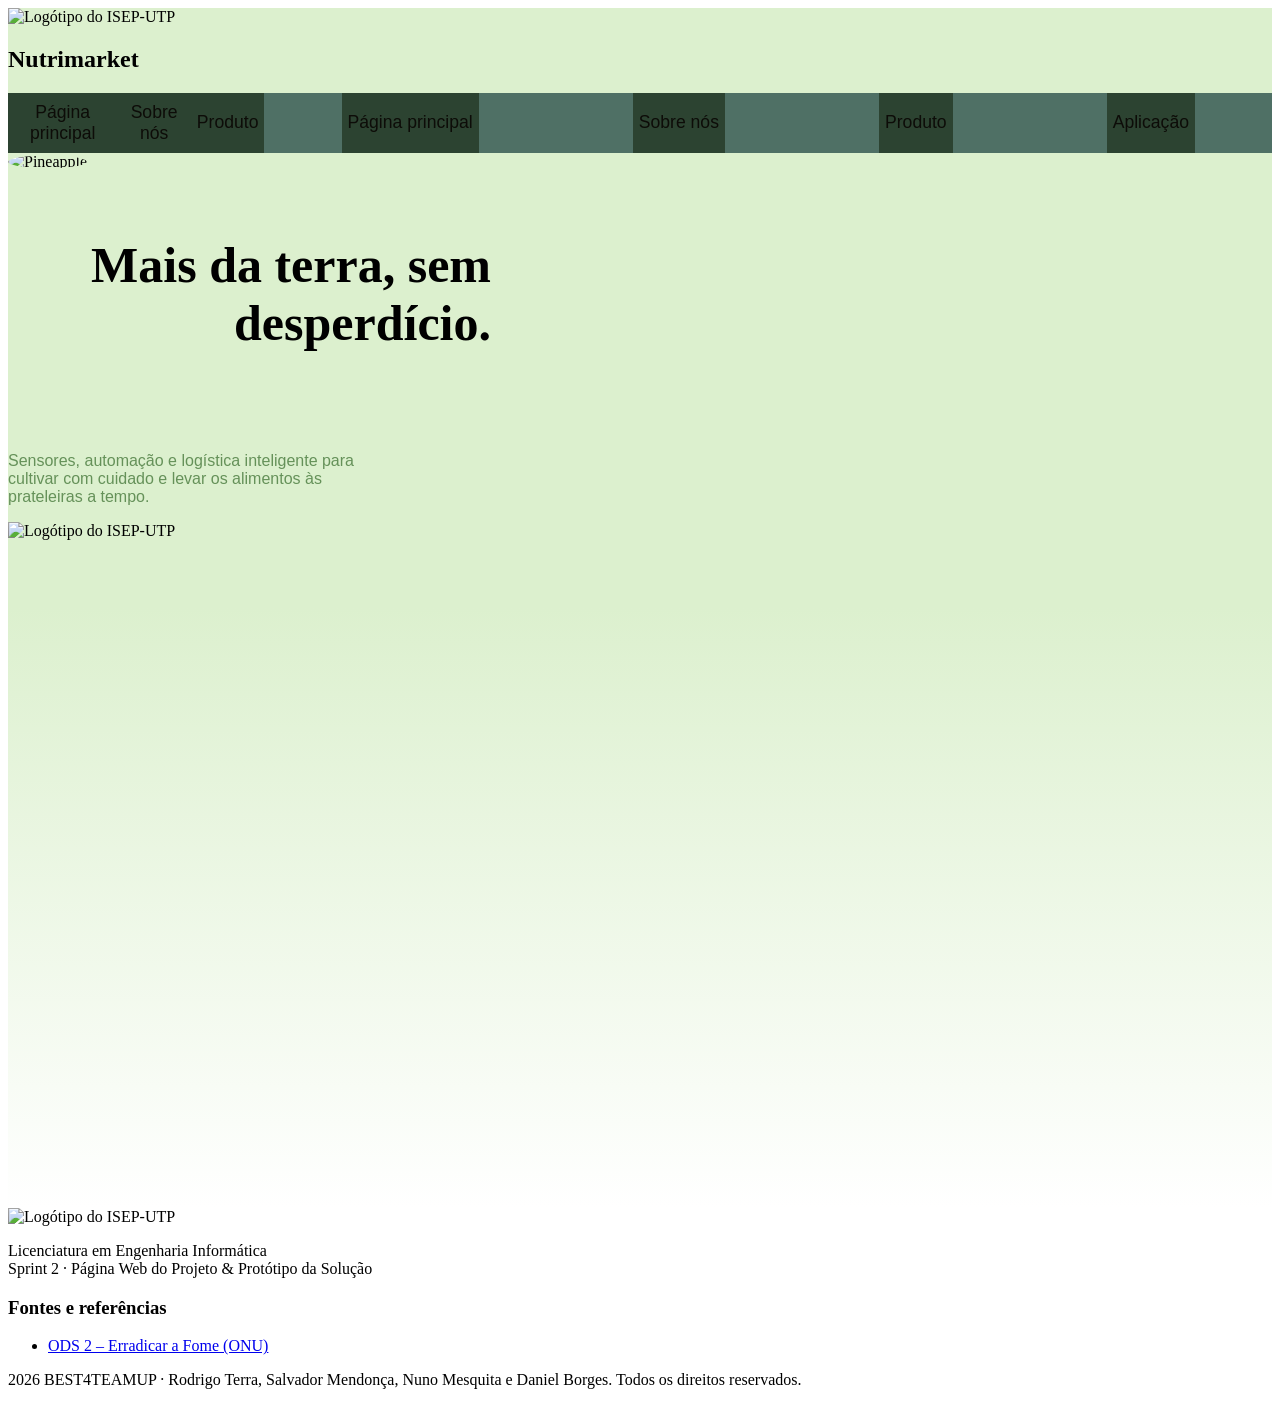
==== index.html @ ab4d073b "Update index.html" ====
<!doctype html>
<html lang="pt">
  <head>
    <meta charset="UTF-8" />
    <meta name="viewport" content="width=device-width, initial-scale=1.0" />
    <title>Nutrimarket</title>
    <link rel="stylesheet" href="styles.css" />
  </head>

  <body>
    <div id="grad1">
       <img class="logo-isep" src="https://www.isep.ipp.pt/img/logo_20261007.png" alt="Logótipo do ISEP-UTP" height="44" />
      <header>
        <h2>Nutrimarket</h2>
      </header>
      <div class="navigation-bar">
        <a href="index.html"><button type="button">Página principal</button></a>
        <a href="about.html"><button type="button">Sobre nós</button></a>
        <a href="products.html"><button type="button">Produto</button></a>
                <div class="navigation-bar">
          <a href="index.html"><button type="button">Página principal</button></a>
          <a href="about.html"><button type="button">Sobre nós</button></a>
          <a href="products.html"><button type="button">Produto</button></a>
          <a href="prototipo.html"><button type="button">Aplicação</button></a>   <!-- NOVA -->
        </div>
      </div>

      <img
        id="img1"
        src="https://www.rivieraproduce.com/wp-content/uploads/2021/12/BIFULCO-FARM-1-768x327.jpg"
        alt="Pineapple"
        width="300"
        height="300"
      />
      <h1>
        <p>
          Mais da terra, sem<br />
          desperdício.
        </p>
      </h1>
      <p class="p1">
        Sensores, automação e logística inteligente para<br />
        cultivar com cuidado e levar os alimentos às<br />
        prateleiras a tempo.
      </p>
       <img class="logo-isep" src="https://www.isep.ipp.pt/img/logo_20261007.png" alt="Logótipo do ISEP-UTP" height="44" />
    </div>
  </body>
  <footer class="site-footer">
        <div class="footer-cols">
          <div>
            <img class="logo-isep" src="https://www.isep.ipp.pt/img/logo_20261007.png" alt="Logótipo do ISEP-UTP" height="36" />
            <p>Licenciatura em Engenharia Informática<br />Sprint 2 · Página Web do Projeto &amp; Protótipo da Solução</p>
          </div>
          <div>
            <h3>Fontes e referências</h3>
            <ul class="links">
              <li><a href="https://www.un.org/sustainabledevelopment/hunger/" target="_blank" rel="noopener">ODS 2 – Erradicar a Fome (ONU)</a></li>
            </ul>
          </div>
        </div>
        <p class="copy"> 2026 BEST4TEAMUP · Rodrigo Terra, Salvador Mendonça, Nuno Mesquita e Daniel Borges. Todos os direitos reservados.</p>
</html>
---- styles.css ----
#grad1 {
    min-height: 1200px;
    background-color: red;
    background-image: linear-gradient(
        to bottom,
        #DCF0CE 50%,
        #ffffff 100%
    );
}
#img1 {
  clip-path: ellipse(50% 35%);
}

.navigation-bar {
    display: flex;
    position: sticky;
    top: 0;
    justify-content: space-around;
    background-color: #4F7065;
    width: 100%;
    height: 60px;
    z-index: 1;
}

button {
    height: 50px;
    width: 100%;
    cursor: pointer;
    height: 100%;                           
    border: none;                             
    color:#0d0c08;
    background-color: #2c4331;                           
    font-size: 1.1rem; 
}

h1 {
  font-size: 50px;
    text-align: right;
    display: inline-block;
    vertical-align: top;
}

.p1 {
    font-family: Arial, Helvetica, sans-serif;
    color: #659159;
    font-size: 16px;
}
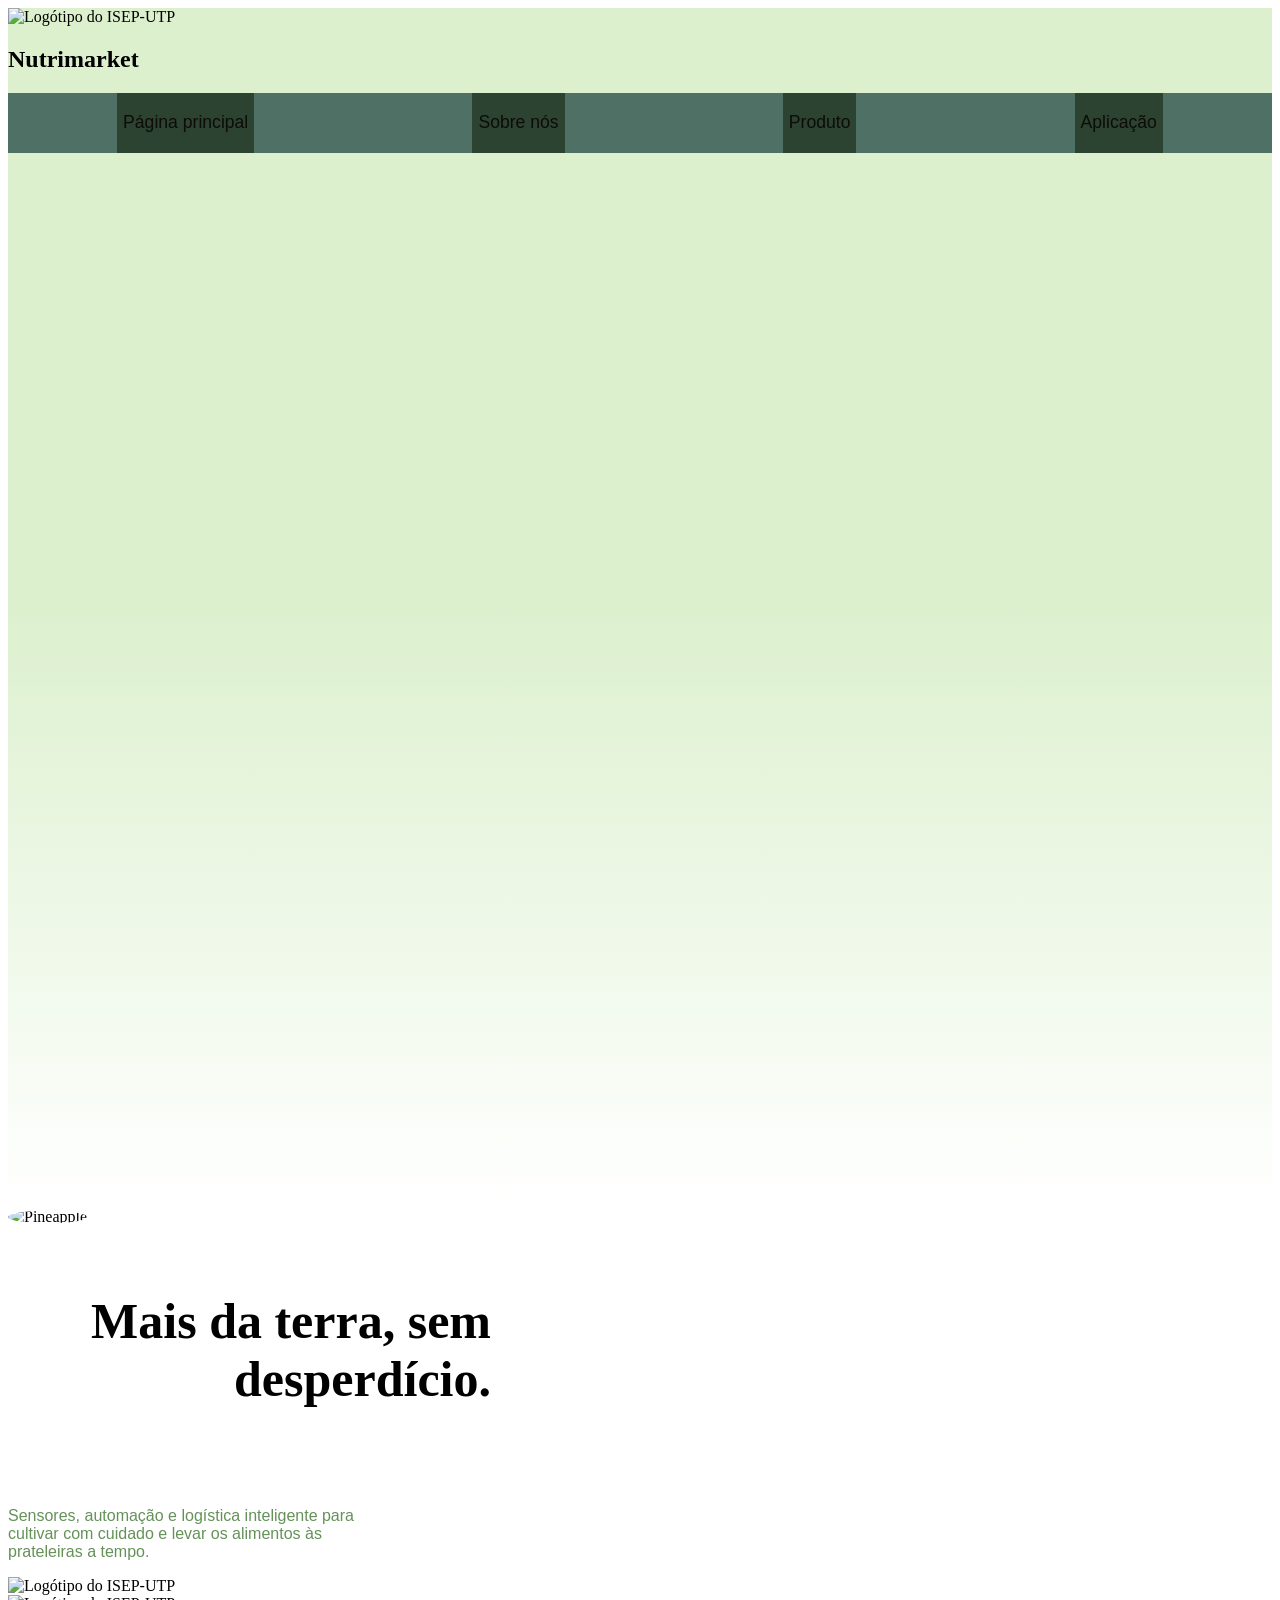
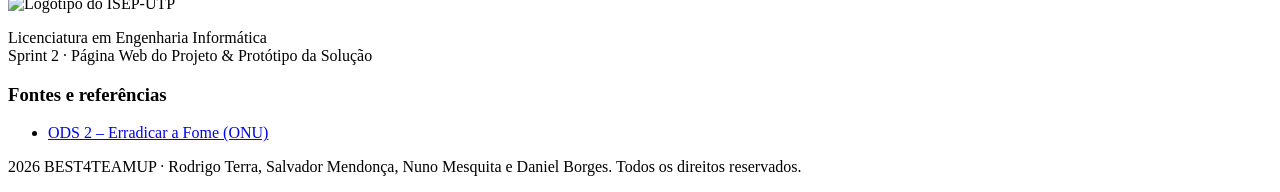
==== commit 56a3dd14: "Remove duplicate navigation links in index.html" ====
--- a/index.html
+++ b/index.html
@@ -17,11 +17,8 @@
         <a href="index.html"><button type="button">Página principal</button></a>
         <a href="about.html"><button type="button">Sobre nós</button></a>
         <a href="products.html"><button type="button">Produto</button></a>
-                <div class="navigation-bar">
-          <a href="index.html"><button type="button">Página principal</button></a>
-          <a href="about.html"><button type="button">Sobre nós</button></a>
-          <a href="products.html"><button type="button">Produto</button></a>
-          <a href="prototipo.html"><button type="button">Aplicação</button></a>   <!-- NOVA -->
+         <a href="prototipo.html"><button type="button">Aplicação</button></a>
+            
         </div>
       </div>
 
--- a/styles.css
+++ b/styles.css
@@ -45,3 +45,15 @@
     color: #659159;
     font-size: 16px;
 }
+.btn-app {
+    display: inline-block;
+    margin: 8px 0 16px;
+    padding: 12px 24px;
+    border-radius: 8px;
+    background: #1f5f2c;
+    color: #ffffff;
+    font-weight: 700;
+    text-decoration: none;
+}
+.btn-app:hover { background: #2f7d32; }
+.btn-app:focus-visible { outline: 3px solid #1f5f2c; outline-offset: 3px; }
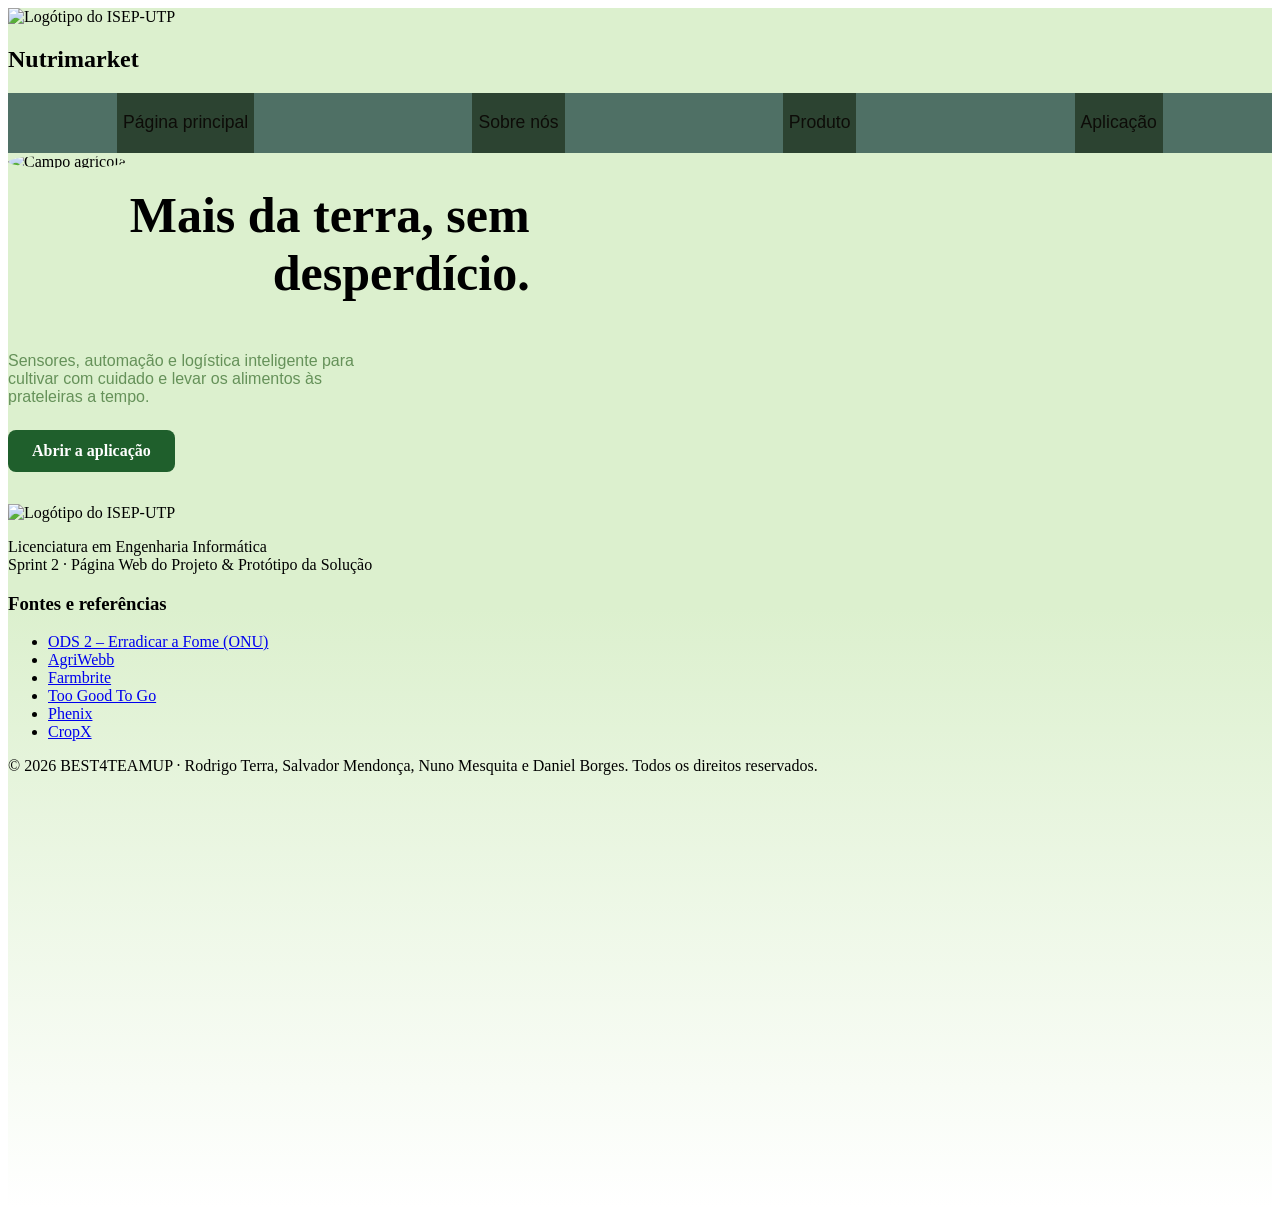
==== commit 053209dd: "Update logo and footer in index.html" ====
--- a/index.html
+++ b/index.html
@@ -5,56 +5,60 @@
     <meta name="viewport" content="width=device-width, initial-scale=1.0" />
     <title>Nutrimarket</title>
     <link rel="stylesheet" href="styles.css" />
+    <link rel="stylesheet" href="pages.css" />
   </head>
 
   <body>
     <div id="grad1">
-       <img class="logo-isep" src="https://www.isep.ipp.pt/img/logo_20261007.png" alt="Logótipo do ISEP-UTP" height="44" />
       <header>
+        <img class="logo-isep" src="img/logo-isep-utp.svg" alt="Logótipo do ISEP-UTP" height="44" />
         <h2>Nutrimarket</h2>
       </header>
       <div class="navigation-bar">
         <a href="index.html"><button type="button">Página principal</button></a>
         <a href="about.html"><button type="button">Sobre nós</button></a>
         <a href="products.html"><button type="button">Produto</button></a>
-         <a href="prototipo.html"><button type="button">Aplicação</button></a>
-            
-        </div>
+        <a href="prototipo.html"><button type="button">Aplicação</button></a>
       </div>
 
       <img
         id="img1"
         src="https://www.rivieraproduce.com/wp-content/uploads/2021/12/BIFULCO-FARM-1-768x327.jpg"
-        alt="Pineapple"
+        alt="Campo agrícola"
         width="300"
         height="300"
       />
       <h1>
-        <p>
-          Mais da terra, sem<br />
-          desperdício.
-        </p>
+        Mais da terra, sem<br />
+        desperdício.
       </h1>
       <p class="p1">
         Sensores, automação e logística inteligente para<br />
         cultivar com cuidado e levar os alimentos às<br />
         prateleiras a tempo.
       </p>
-       <img class="logo-isep" src="https://www.isep.ipp.pt/img/logo_20261007.png" alt="Logótipo do ISEP-UTP" height="44" />
-    </div>
-  </body>
-  <footer class="site-footer">
+      <p><a class="btn-app" href="prototipo.html">Abrir a aplicação</a></p>
+
+      <footer class="site-footer">
         <div class="footer-cols">
           <div>
-            <img class="logo-isep" src="https://www.isep.ipp.pt/img/logo_20261007.png" alt="Logótipo do ISEP-UTP" height="36" />
+            <img class="logo-isep" src="img/logo-isep-utp.svg" alt="Logótipo do ISEP-UTP" height="36" />
             <p>Licenciatura em Engenharia Informática<br />Sprint 2 · Página Web do Projeto &amp; Protótipo da Solução</p>
           </div>
           <div>
             <h3>Fontes e referências</h3>
             <ul class="links">
               <li><a href="https://www.un.org/sustainabledevelopment/hunger/" target="_blank" rel="noopener">ODS 2 – Erradicar a Fome (ONU)</a></li>
+              <li><a href="https://www.agriwebb.com" target="_blank" rel="noopener">AgriWebb</a></li>
+              <li><a href="https://www.farmbrite.com" target="_blank" rel="noopener">Farmbrite</a></li>
+              <li><a href="https://www.toogoodtogo.com" target="_blank" rel="noopener">Too Good To Go</a></li>
+              <li><a href="https://www.wearephenix.com" target="_blank" rel="noopener">Phenix</a></li>
+              <li><a href="https://cropx.com" target="_blank" rel="noopener">CropX</a></li>
             </ul>
           </div>
         </div>
-        <p class="copy"> 2026 BEST4TEAMUP · Rodrigo Terra, Salvador Mendonça, Nuno Mesquita e Daniel Borges. Todos os direitos reservados.</p>
+        <p class="copy">&copy; 2026 BEST4TEAMUP · Rodrigo Terra, Salvador Mendonça, Nuno Mesquita e Daniel Borges. Todos os direitos reservados.</p>
+      </footer>
+    </div>
+  </body>
 </html>
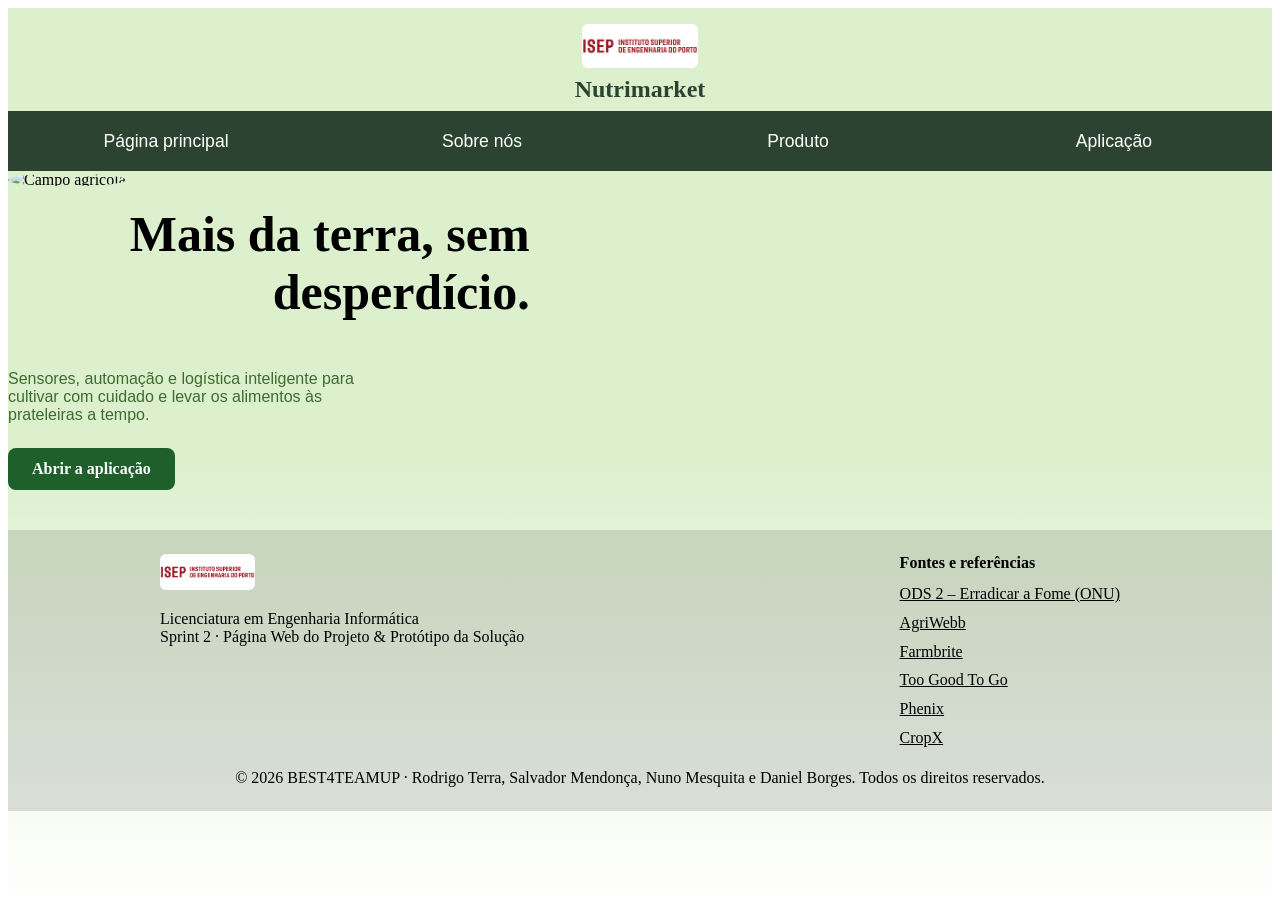
==== commit f2f27711: "corrigi as imagens outra vez" ====
--- a/index.html
+++ b/index.html
@@ -11,7 +11,7 @@
   <body>
     <div id="grad1">
       <header>
-        <img class="logo-isep" src="img/logo-isep-utp.svg" alt="Logótipo do ISEP-UTP" height="44" />
+        <img class="logo-isep" src="i3_logo_isep_2023.png" alt="Logótipo do ISEP-UTP" height="44" />
         <h2>Nutrimarket</h2>
       </header>
       <div class="navigation-bar">
@@ -42,7 +42,7 @@
       <footer class="site-footer">
         <div class="footer-cols">
           <div>
-            <img class="logo-isep" src="img/logo-isep-utp.svg" alt="Logótipo do ISEP-UTP" height="36" />
+            <img class="logo-isep" src="i3_logo_isep_2023.png" alt="Logótipo do ISEP-UTP" height="36" />
             <p>Licenciatura em Engenharia Informática<br />Sprint 2 · Página Web do Projeto &amp; Protótipo da Solução</p>
           </div>
           <div>
--- a/styles.css
+++ b/styles.css
@@ -1,6 +1,6 @@
 #grad1 {
-    min-height: 1200px;
-    background-color: red;
+    min-height: 100vh;
+    background-color: #DCF0CE;
     background-image: linear-gradient(
         to bottom,
         #DCF0CE 50%,
@@ -22,15 +22,28 @@
     z-index: 1;
 }
 
+.navigation-bar a {
+    flex: 1;
+    text-decoration: none;
+}
+
 button {
-    height: 50px;
     width: 100%;
+    height: 100%;
     cursor: pointer;
-    height: 100%;                           
-    border: none;                             
-    color:#0d0c08;
-    background-color: #2c4331;                           
-    font-size: 1.1rem; 
+    border: none;
+    color: #ffffff;
+    background-color: #2c4331;
+    font-size: 1.1rem;
+}
+
+button:hover {
+    background-color: #1f3324;
+}
+
+button:focus-visible {
+    outline: 3px solid #ffffff;
+    outline-offset: -3px;
 }
 
 h1 {
@@ -42,7 +55,7 @@
 
 .p1 {
     font-family: Arial, Helvetica, sans-serif;
-    color: #659159;
+    color: #3d6b32;
     font-size: 16px;
 }
 .btn-app {
--- a/pages.css
+++ b/pages.css
@@ -0,0 +1,43 @@
+
+header { padding: 16px 20px 8px; text-align: center; }
+header h2 { margin: 0; color: #2c4331; }
+.logo-isep { background: #ffffff; border-radius: 6px; }
+header .logo-isep { display: block; margin: 0 auto 8px; }
+
+.page { max-width: 960px; margin: 0 auto; padding: 24px 20px 40px; }
+.block { margin-bottom: 40px; }
+.page-title { display: block; text-align: left; font-size: 2.2rem; line-height: 1.2; margin: 0 0 16px; }
+.block h2 { margin: 0 0 12px; }
+.block p, .list { line-height: 1.65; max-width: 70ch; }
+.list { padding-left: 22px; }
+.list li { margin-bottom: 10px; }
+
+.cards { display: grid; grid-template-columns: repeat(auto-fit, minmax(220px, 1fr)); gap: 16px; margin-top: 16px; }
+.card { background: rgba(255, 255, 255, 0.85); color: #1d2b1f; border-radius: 10px; padding: 16px 18px; }
+.card h3 { margin: 0 0 8px; font-size: 1.05rem; }
+.card p { margin: 0; line-height: 1.55; }
+.card a, .site-footer a { color: inherit; text-decoration: underline; }
+.person { text-align: center; }
+.avatar { display: inline-flex; width: 52px; height: 52px; border-radius: 50%; align-items: center; justify-content: center; background: #2f7d32; color: #ffffff; font-weight: 700; margin-bottom: 8px; }
+
+.site-footer { background: rgba(0, 0, 0, 0.12); text-align: left; padding: 24px 20px; margin-top: 24px; }
+.footer-cols { max-width: 960px; margin: 0 auto; display: flex; flex-wrap: wrap; gap: 24px; justify-content: space-between; }
+.footer-cols h3 { margin: 0 0 8px; font-size: 1rem; }
+.links { list-style: none; padding: 0; margin: 0; line-height: 1.8; }
+.copy { max-width: 960px; margin: 16px auto 0; text-align: center; }
+
+
+.mockup { background: #ffffff; color: #1d2b1f; border-radius: 10px; overflow: hidden; max-width: 760px; }
+.mock-bar { background: #2f7d32; color: #ffffff; padding: 8px 12px; font-size: 0.9rem; }
+.mock-bar span { display: inline-block; width: 9px; height: 9px; border-radius: 50%; background: rgba(255, 255, 255, 0.6); margin-right: 5px; }
+.mock-grid { display: grid; grid-template-columns: repeat(auto-fit, minmax(160px, 1fr)); gap: 12px; padding: 14px; }
+.mock-tile { border: 1px solid #d5e3d6; border-radius: 8px; padding: 10px; }
+.mock-tile small { display: block; color: #4d6150; }
+.mock-tile strong { display: block; margin: 4px 0 8px; }
+.meter { height: 6px; background: #e3ede4; border-radius: 3px; }
+.meter i { display: block; height: 100%; background: #2f7d32; border-radius: 3px; }
+.meter.warn i { background: #c77700; }
+.mock-table { width: calc(100% - 28px); margin: 0 14px 14px; border-collapse: collapse; font-size: 0.9rem; }
+.mock-table th, .mock-table td { text-align: left; padding: 6px 8px; border-bottom: 1px solid #e3ede4; }
+
+@media (max-width: 600px) { .page-title { font-size: 1.7rem; } }
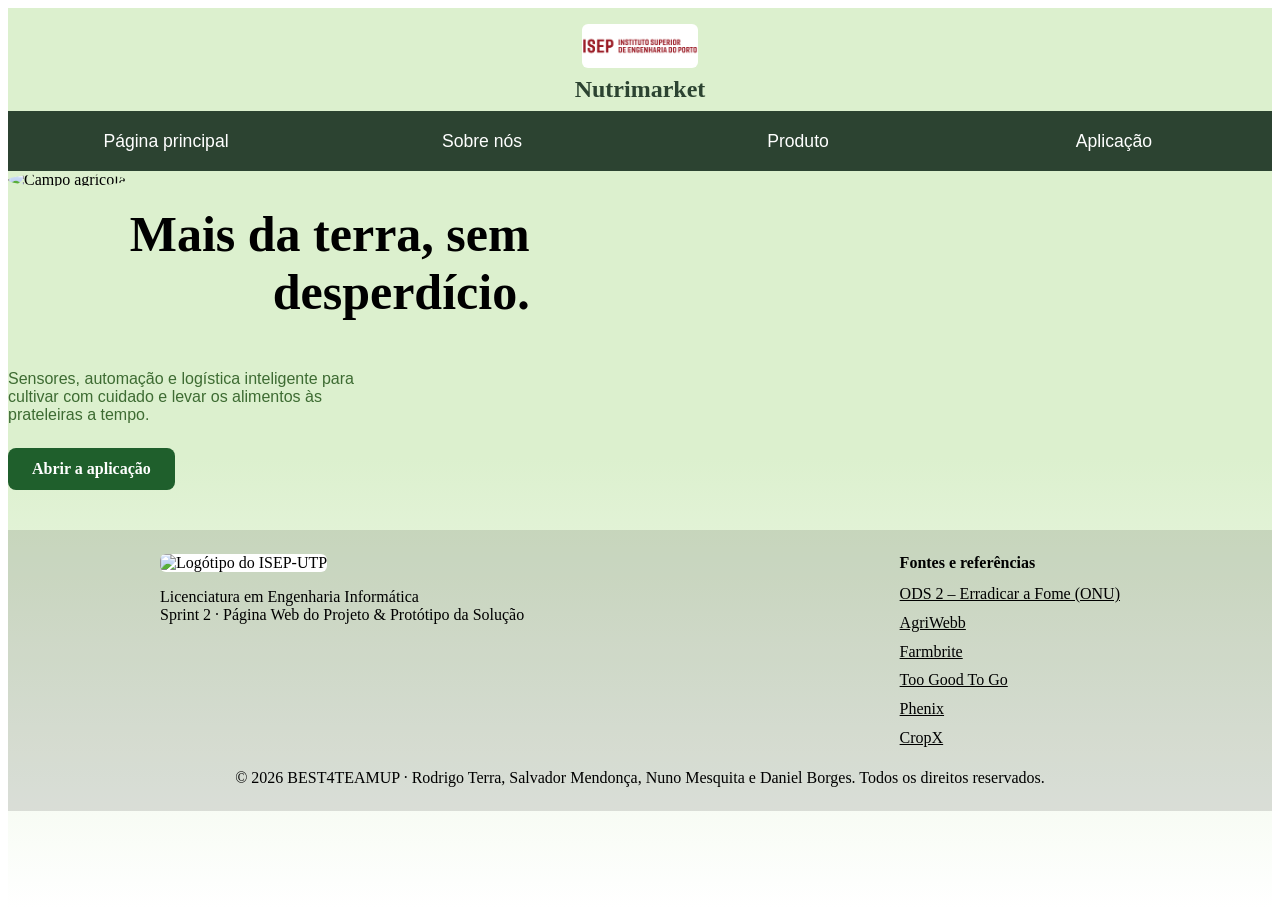
==== commit ea56addb: "Update index.html" ====
--- a/index.html
+++ b/index.html
@@ -42,7 +42,7 @@
       <footer class="site-footer">
         <div class="footer-cols">
           <div>
-            <img class="logo-isep" src="i3_logo_isep_2023.png" alt="Logótipo do ISEP-UTP" height="36" />
+            <img class="logo-isep" src="img/logo-isep-utp.svg" alt="Logótipo do ISEP-UTP" height="36" />
             <p>Licenciatura em Engenharia Informática<br />Sprint 2 · Página Web do Projeto &amp; Protótipo da Solução</p>
           </div>
           <div>
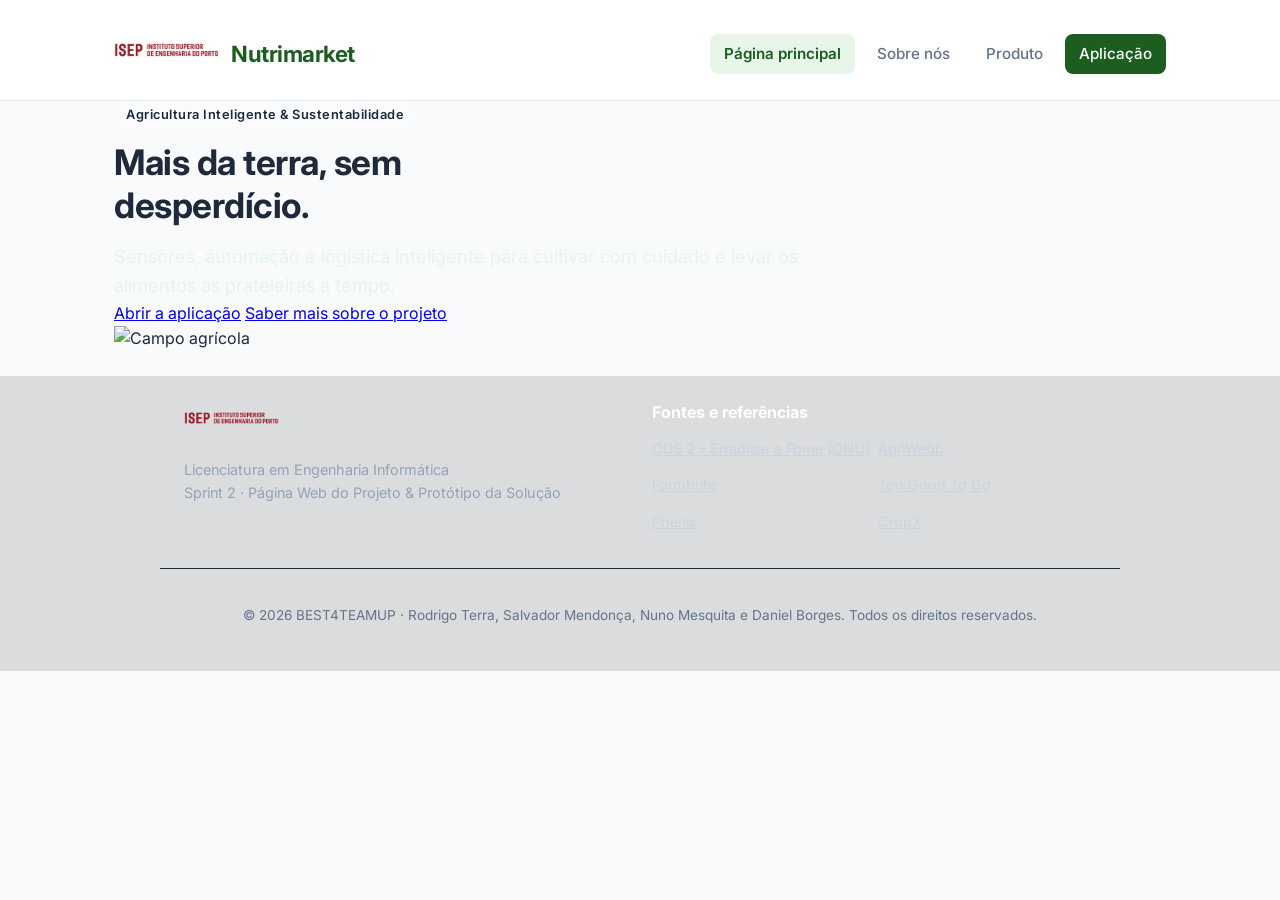
==== commit 5e40fb7c: "Update index.html with new header and footer structure" ====
--- a/index.html
+++ b/index.html
@@ -3,49 +3,83 @@
   <head>
     <meta charset="UTF-8" />
     <meta name="viewport" content="width=device-width, initial-scale=1.0" />
-    <title>Nutrimarket</title>
+    <title>Nutrimarket - Página Principal</title>
+    <!-- Fonte moderna do Google Fonts -->
+    <link rel="preconnect" href="https://fonts.googleapis.com" />
+    <link rel="preconnect" href="https://fonts.gstatic.com" crossorigin />
+    <link
+      href="https://fonts.googleapis.com/css2?family=Inter:wght@400;500;600;700&display=swap"
+      rel="stylesheet"
+    />
     <link rel="stylesheet" href="styles.css" />
     <link rel="stylesheet" href="pages.css" />
   </head>
 
   <body>
     <div id="grad1">
-      <header>
-        <img class="logo-isep" src="i3_logo_isep_2023.png" alt="Logótipo do ISEP-UTP" height="44" />
-        <h2>Nutrimarket</h2>
+      <header class="site-header">
+        <div class="header-container">
+          <div class="brand">
+            <img
+              class="logo-isep"
+              src="i3_logo_isep_2023.png"
+              alt="Logótipo do ISEP-UTP"
+              height="40"
+            />
+            <span class="brand-name">Nutrimarket</span>
+          </div>
+
+          <nav class="navigation-bar" aria-label="Navegação principal">
+            <a href="index.html" class="nav-link active">Página principal</a>
+            <a href="about.html" class="nav-link">Sobre nós</a>
+            <a href="products.html" class="nav-link">Produto</a>
+            <a href="prototipo.html" class="nav-link btn-highlight">Aplicação</a>
+          </nav>
+        </div>
       </header>
-      <div class="navigation-bar">
-        <a href="index.html"><button type="button">Página principal</button></a>
-        <a href="about.html"><button type="button">Sobre nós</button></a>
-        <a href="products.html"><button type="button">Produto</button></a>
-        <a href="prototipo.html"><button type="button">Aplicação</button></a>
-      </div>
 
-      <img
-        id="img1"
-        src="https://www.rivieraproduce.com/wp-content/uploads/2021/12/BIFULCO-FARM-1-768x327.jpg"
-        alt="Campo agrícola"
-        width="300"
-        height="300"
-      />
-      <h1>
-        Mais da terra, sem<br />
-        desperdício.
-      </h1>
-      <p class="p1">
-        Sensores, automação e logística inteligente para<br />
-        cultivar com cuidado e levar os alimentos às<br />
-        prateleiras a tempo.
-      </p>
-      <p><a class="btn-app" href="prototipo.html">Abrir a aplicação</a></p>
+      <!-- Secção Principal (Hero com imagem e texto lado a lado em desktop) -->
+      <main class="container main-content">
+        <section class="hero-section">
+          <div class="hero-content">
+            <span class="badge">Agricultura Inteligente &amp; Sustentabilidade</span>
+            <h1 class="page-title">
+              Mais da terra, sem<br />
+              desperdício.
+            </h1>
+            <p class="hero-subtitle">
+              Sensores, automação e logística inteligente para cultivar com cuidado e levar os alimentos às prateleiras a tempo.
+            </p>
+            <div class="hero-actions">
+              <a class="btn-app primary-btn" href="prototipo.html">Abrir a aplicação</a>
+              <a class="btn-app secondary-btn" href="about.html">Saber mais sobre o projeto</a>
+            </div>
+          </div>
+          <div class="hero-image-container">
+            <img
+              id="img1"
+              class="hero-image"
+              src="https://www.rivieraproduce.com/wp-content/uploads/2021/12/BIFULCO-FARM-1-768x327.jpg"
+              alt="Campo agrícola"
+            />
+          </div>
+        </section>
+      </main>
 
       <footer class="site-footer">
-        <div class="footer-cols">
-          <div>
-            <img class="logo-isep" src="img/logo-isep-utp.svg" alt="Logótipo do ISEP-UTP" height="36" />
-            <p>Licenciatura em Engenharia Informática<br />Sprint 2 · Página Web do Projeto &amp; Protótipo da Solução</p>
+        <div class="container footer-cols">
+          <div class="footer-info">
+            <img
+              class="logo-isep"
+              src="i3_logo_isep_2023.png"
+              alt="Logótipo do ISEP-UTP"
+              height="36"
+            />
+            <p>
+              Licenciatura em Engenharia Informática<br />Sprint 2 · Página Web do Projeto &amp; Protótipo da Solução
+            </p>
           </div>
-          <div>
+          <div class="footer-links">
             <h3>Fontes e referências</h3>
             <ul class="links">
               <li><a href="https://www.un.org/sustainabledevelopment/hunger/" target="_blank" rel="noopener">ODS 2 – Erradicar a Fome (ONU)</a></li>
@@ -57,7 +91,9 @@
             </ul>
           </div>
         </div>
-        <p class="copy">&copy; 2026 BEST4TEAMUP · Rodrigo Terra, Salvador Mendonça, Nuno Mesquita e Daniel Borges. Todos os direitos reservados.</p>
+        <div class="footer-bottom">
+          <p class="copy">&copy; 2026 BEST4TEAMUP · Rodrigo Terra, Salvador Mendonça, Nuno Mesquita e Daniel Borges. Todos os direitos reservados.</p>
+        </div>
       </footer>
     </div>
   </body>
--- a/styles.css
+++ b/styles.css
@@ -1,72 +1,329 @@
-#grad1 {
-    min-height: 100vh;
-    background-color: #DCF0CE;
-    background-image: linear-gradient(
-        to bottom,
-        #DCF0CE 50%,
-        #ffffff 100%
-    );
-}
-#img1 {
-  clip-path: ellipse(50% 35%);
+:root {
+  --primary: #1b5e20;       /* Verde escuro agrícola */
+  --primary-light: #2e7d32;
+  --accent: #e8f5e9;        /* Verde muito suave para fundos */
+  --bg-page: #f8fafc;       /* Cinzento quase branco */
+  --bg-card: #ffffff;
+  --text-main: #1e293b;
+  --text-muted: #64748b;
+  --border-color: #e2e8f0;
+  --shadow-sm: 0 1px 3px rgba(0, 0, 0, 0.08);
+  --shadow-md: 0 4px 12px rgba(0, 0, 0, 0.06);
+  --radius: 12px;
+}
+
+* {
+  box-sizing: border-box;
+  margin: 0;
+  padding: 0;
+}
+
+body {
+  font-family: 'Inter', -apple-system, BlinkMacSystemFont, sans-serif;
+  background-color: var(--bg-page);
+  color: var(--text-main);
+  line-height: 1.6;
+}
+
+.container {
+  max-width: 1100px;
+  margin: 0 auto;
+  padding: 0 24px;
+}
+
+/* Cabeçalho e Navegação */
+.site-header {
+  background-color: var(--bg-card);
+  border-bottom: 1px solid var(--border-color);
+  position: sticky;
+  top: 0;
+  z-index: 100;
+}
+
+.header-container {
+  max-width: 1100px;
+  margin: 0 auto;
+  padding: 14px 24px;
+  display: flex;
+  justify-content: space-between;
+  align-items: center;
+  flex-wrap: wrap;
+  gap: 16px;
+}
+
+.brand {
+  display: flex;
+  align-items: center;
+  gap: 12px;
+}
+
+.brand-name {
+  font-size: 1.4rem;
+  font-weight: 700;
+  color: var(--primary);
+  letter-spacing: -0.5px;
 }
 
 .navigation-bar {
-    display: flex;
-    position: sticky;
-    top: 0;
-    justify-content: space-around;
-    background-color: #4F7065;
-    width: 100%;
-    height: 60px;
-    z-index: 1;
-}
-
-.navigation-bar a {
-    flex: 1;
-    text-decoration: none;
-}
-
-button {
-    width: 100%;
-    height: 100%;
-    cursor: pointer;
-    border: none;
-    color: #ffffff;
-    background-color: #2c4331;
-    font-size: 1.1rem;
-}
-
-button:hover {
-    background-color: #1f3324;
-}
-
-button:focus-visible {
-    outline: 3px solid #ffffff;
-    outline-offset: -3px;
-}
-
-h1 {
-  font-size: 50px;
-    text-align: right;
-    display: inline-block;
-    vertical-align: top;
-}
-
-.p1 {
-    font-family: Arial, Helvetica, sans-serif;
-    color: #3d6b32;
-    font-size: 16px;
-}
-.btn-app {
-    display: inline-block;
-    margin: 8px 0 16px;
-    padding: 12px 24px;
-    border-radius: 8px;
-    background: #1f5f2c;
-    color: #ffffff;
-    font-weight: 700;
-    text-decoration: none;
-}
-.btn-app:hover { background: #2f7d32; }
-.btn-app:focus-visible { outline: 3px solid #1f5f2c; outline-offset: 3px; }
+  display: flex;
+  gap: 8px;
+  align-items: center;
+}
+
+.nav-link {
+  text-decoration: none;
+  color: var(--text-muted);
+  font-weight: 500;
+  font-size: 0.95rem;
+  padding: 8px 14px;
+  border-radius: 8px;
+  transition: all 0.2s ease;
+}
+
+.nav-link:hover {
+  color: var(--primary);
+  background-color: var(--accent);
+}
+
+.nav-link.active {
+  color: var(--primary);
+  background-color: var(--accent);
+  font-weight: 600;
+}
+
+.nav-link.btn-highlight {
+  background-color: var(--primary);
+  color: #ffffff;
+}
+
+.nav-link.btn-highlight:hover {
+  background-color: var(--primary-light);
+}
+
+/* Hero Banner */
+.hero-banner {
+  background: linear-gradient(135deg, #1b5e20 0%, #2e7d32 100%);
+  color: #ffffff;
+  padding: 56px 0;
+  margin-bottom: 40px;
+}
+
+.badge {
+  display: inline-block;
+  background-color: rgba(255, 255, 255, 0.18);
+  padding: 4px 12px;
+  border-radius: 20px;
+  font-size: 0.8rem;
+  font-weight: 600;
+  margin-bottom: 12px;
+  letter-spacing: 0.5px;
+}
+
+.page-title {
+  font-size: 2.4rem;
+  font-weight: 700;
+  margin-bottom: 14px;
+  letter-spacing: -0.5px;
+}
+
+.hero-subtitle {
+  font-size: 1.15rem;
+  max-width: 750px;
+  color: #e8f5e9;
+}
+
+/* Secções e Grelhas */
+.block {
+  margin-bottom: 48px;
+}
+
+.section-heading {
+  font-size: 1.6rem;
+  color: var(--text-main);
+  margin-bottom: 16px;
+  font-weight: 700;
+}
+
+.section-intro {
+  color: var(--text-muted);
+  max-width: 800px;
+  margin-bottom: 24px;
+}
+
+.grid-2-cols {
+  display: grid;
+  grid-template-columns: repeat(auto-fit, minmax(320px, 1fr));
+  gap: 24px;
+  margin-bottom: 48px;
+}
+
+.card-section {
+  background: var(--bg-card);
+  padding: 28px;
+  border-radius: var(--radius);
+  border: 1px solid var(--border-color);
+  box-shadow: var(--shadow-sm);
+}
+
+.card-section h2 {
+  font-size: 1.3rem;
+  margin-bottom: 14px;
+  color: var(--primary);
+}
+
+.card-section p {
+  margin-bottom: 12px;
+  color: var(--text-main);
+}
+
+.highlight-border {
+  border-top: 4px solid var(--primary);
+}
+
+.styled-list {
+  padding-left: 20px;
+  color: var(--text-main);
+}
+
+.styled-list li {
+  margin-bottom: 8px;
+}
+
+/* Cartões */
+.cards-grid {
+  display: grid;
+  gap: 20px;
+}
+
+.cols-3 {
+  grid-template-columns: repeat(auto-fit, minmax(280px, 1fr));
+}
+
+.cols-4 {
+  grid-template-columns: repeat(auto-fit, minmax(210px, 1fr));
+}
+
+.card {
+  background: var(--bg-card);
+  padding: 24px;
+  border-radius: var(--radius);
+  border: 1px solid var(--border-color);
+  box-shadow: var(--shadow-sm);
+  transition: transform 0.2s ease, box-shadow 0.2s ease;
+}
+
+.card:hover {
+  transform: translateY(-4px);
+  box-shadow: var(--shadow-md);
+}
+
+.card-icon {
+  font-size: 1.8rem;
+  margin-bottom: 12px;
+}
+
+.card h3 {
+  font-size: 1.15rem;
+  margin-bottom: 8px;
+  color: var(--text-main);
+}
+
+.card p {
+  font-size: 0.95rem;
+  color: var(--text-muted);
+}
+
+.card a {
+  color: var(--primary);
+  font-weight: 600;
+  text-decoration: none;
+}
+
+.card a:hover {
+  text-decoration: underline;
+}
+
+/* Cartões da Equipa */
+.card.person {
+  text-align: center;
+  display: flex;
+  flex-direction: column;
+  align-items: center;
+}
+
+.avatar {
+  width: 56px;
+  height: 56px;
+  border-radius: 50%;
+  background: var(--accent);
+  color: var(--primary);
+  font-weight: 700;
+  font-size: 1.1rem;
+  display: flex;
+  align-items: center;
+  justify-content: center;
+  margin-bottom: 14px;
+  border: 2px solid var(--primary);
+}
+
+.student-id {
+  font-size: 0.85rem;
+  color: var(--text-muted);
+  background: var(--bg-page);
+  padding: 2px 10px;
+  border-radius: 12px;
+  margin-top: 4px;
+}
+
+/* Rodapé */
+.site-footer {
+  background-color: #0f172a;
+  color: #cbd5e1;
+  padding-top: 48px;
+  margin-top: 60px;
+}
+
+.footer-cols {
+  display: grid;
+  grid-template-columns: repeat(auto-fit, minmax(250px, 1fr));
+  gap: 32px;
+  padding-bottom: 32px;
+  border-bottom: 1px solid #1e293b;
+}
+
+.footer-info p {
+  margin-top: 14px;
+  font-size: 0.9rem;
+  color: #94a3b8;
+}
+
+.footer-links h3 {
+  color: #ffffff;
+  font-size: 1rem;
+  margin-bottom: 12px;
+}
+
+.links {
+  list-style: none;
+  display: grid;
+  grid-template-columns: 1fr 1fr;
+  gap: 8px;
+}
+
+.links a {
+  color: #94a3b8;
+  text-decoration: none;
+  font-size: 0.9rem;
+  transition: color 0.2s;
+}
+
+.links a:hover {
+  color: #ffffff;
+}
+
+.footer-bottom {
+  text-align: center;
+  padding: 20px;
+  font-size: 0.85rem;
+  color: #64748b;
+}
--- a/pages.css
+++ b/pages.css
@@ -1,7 +1,6 @@
 
 header { padding: 16px 20px 8px; text-align: center; }
 header h2 { margin: 0; color: #2c4331; }
-.logo-isep { background: #ffffff; border-radius: 6px; }
 header .logo-isep { display: block; margin: 0 auto 8px; }
 
 .page { max-width: 960px; margin: 0 auto; padding: 24px 20px 40px; }
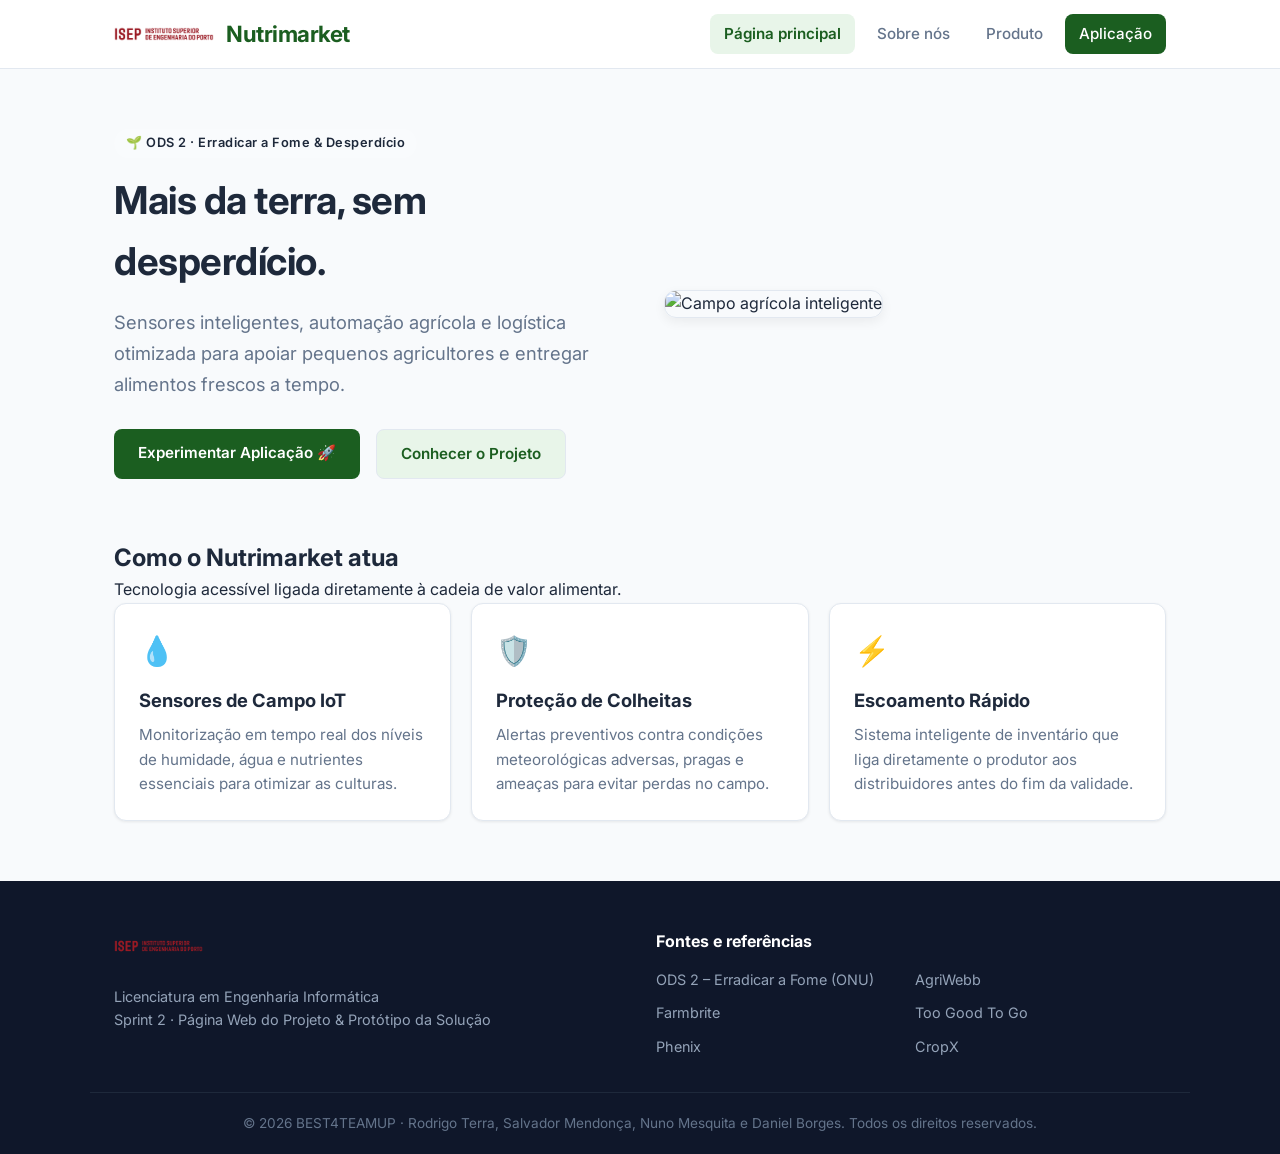
==== commit 4fb09400: "Revise index.html with new title and content sections Updated the title and added new sections to en" ====
--- a/index.html
+++ b/index.html
@@ -3,12 +3,12 @@
   <head>
     <meta charset="UTF-8" />
     <meta name="viewport" content="width=device-width, initial-scale=1.0" />
-    <title>Nutrimarket - Página Principal</title>
-    <!-- Fonte moderna do Google Fonts -->
+    <title>Nutrimarket - Agricultura Inteligente e Sustentável</title>
+    <!-- Fonte Google Fonts: Inter -->
     <link rel="preconnect" href="https://fonts.googleapis.com" />
     <link rel="preconnect" href="https://fonts.gstatic.com" crossorigin />
     <link
-      href="https://fonts.googleapis.com/css2?family=Inter:wght@400;500;600;700&display=swap"
+      href="https://fonts.googleapis.com/css2?family=Inter:wght@400;500;600;700;800&display=swap"
       rel="stylesheet"
     />
     <link rel="stylesheet" href="styles.css" />
@@ -17,6 +17,7 @@
 
   <body>
     <div id="grad1">
+      <!-- Cabeçalho & Navegação Fixa -->
       <header class="site-header">
         <div class="header-container">
           <div class="brand">
@@ -24,7 +25,7 @@
               class="logo-isep"
               src="i3_logo_isep_2023.png"
               alt="Logótipo do ISEP-UTP"
-              height="40"
+              height="38"
             />
             <span class="brand-name">Nutrimarket</span>
           </div>
@@ -38,21 +39,22 @@
         </div>
       </header>
 
-      <!-- Secção Principal (Hero com imagem e texto lado a lado em desktop) -->
+      <!-- Conteúdo Principal -->
       <main class="container main-content">
+        <!-- Secção Hero -->
         <section class="hero-section">
           <div class="hero-content">
-            <span class="badge">Agricultura Inteligente &amp; Sustentabilidade</span>
+            <span class="badge">🌱 ODS 2 · Erradicar a Fome &amp; Desperdício</span>
             <h1 class="page-title">
               Mais da terra, sem<br />
               desperdício.
             </h1>
             <p class="hero-subtitle">
-              Sensores, automação e logística inteligente para cultivar com cuidado e levar os alimentos às prateleiras a tempo.
+              Sensores inteligentes, automação agrícola e logística otimizada para apoiar pequenos agricultores e entregar alimentos frescos a tempo.
             </p>
             <div class="hero-actions">
-              <a class="btn-app primary-btn" href="prototipo.html">Abrir a aplicação</a>
-              <a class="btn-app secondary-btn" href="about.html">Saber mais sobre o projeto</a>
+              <a class="btn-app primary-btn" href="prototipo.html">Experimentar Aplicação 🚀</a>
+              <a class="btn-app secondary-btn" href="about.html">Conhecer o Projeto</a>
             </div>
           </div>
           <div class="hero-image-container">
@@ -60,12 +62,41 @@
               id="img1"
               class="hero-image"
               src="https://www.rivieraproduce.com/wp-content/uploads/2021/12/BIFULCO-FARM-1-768x327.jpg"
-              alt="Campo agrícola"
+              alt="Campo agrícola inteligente"
             />
+          </div>
+        </section>
+
+        <!-- Secção de Destaque de Funcionalidades (Grid Interativa) -->
+        <section class="features-overview">
+          <div class="section-header-center">
+            <h2>Como o Nutrimarket atua</h2>
+            <p>Tecnologia acessível ligada diretamente à cadeia de valor alimentar.</p>
+          </div>
+
+          <div class="cards-grid cols-3">
+            <article class="card feature-card">
+              <div class="card-icon">💧</div>
+              <h3>Sensores de Campo IoT</h3>
+              <p>Monitorização em tempo real dos níveis de humidade, água e nutrientes essenciais para otimizar as culturas.</p>
+            </article>
+
+            <article class="card feature-card">
+              <div class="card-icon">🛡️</div>
+              <h3>Proteção de Colheitas</h3>
+              <p>Alertas preventivos contra condições meteorológicas adversas, pragas e ameaças para evitar perdas no campo.</p>
+            </article>
+
+            <article class="card feature-card">
+              <div class="card-icon">⚡</div>
+              <h3>Escoamento Rápido</h3>
+              <p>Sistema inteligente de inventário que liga diretamente o produtor aos distribuidores antes do fim da validade.</p>
+            </article>
           </div>
         </section>
       </main>
 
+      <!-- Rodapé -->
       <footer class="site-footer">
         <div class="container footer-cols">
           <div class="footer-info">
@@ -73,7 +104,7 @@
               class="logo-isep"
               src="i3_logo_isep_2023.png"
               alt="Logótipo do ISEP-UTP"
-              height="36"
+              height="34"
             />
             <p>
               Licenciatura em Engenharia Informática<br />Sprint 2 · Página Web do Projeto &amp; Protótipo da Solução
--- a/pages.css
+++ b/pages.css
@@ -1,42 +1,81 @@
+/* Estilos da Página Principal (Hero Section) */
+.hero-section {
+  display: grid;
+  grid-template-columns: 1fr 1fr;
+  gap: 48px;
+  align-items: center;
+  padding: 60px 0;
+}
 
-header { padding: 16px 20px 8px; text-align: center; }
-header h2 { margin: 0; color: #2c4331; }
-header .logo-isep { display: block; margin: 0 auto 8px; }
+.hero-content {
+  display: flex;
+  flex-direction: column;
+  align-items: flex-start;
+}
 
-.page { max-width: 960px; margin: 0 auto; padding: 24px 20px 40px; }
-.block { margin-bottom: 40px; }
-.page-title { display: block; text-align: left; font-size: 2.2rem; line-height: 1.2; margin: 0 0 16px; }
-.block h2 { margin: 0 0 12px; }
-.block p, .list { line-height: 1.65; max-width: 70ch; }
-.list { padding-left: 22px; }
-.list li { margin-bottom: 10px; }
+.hero-subtitle {
+  font-size: 1.15rem;
+  color: var(--text-muted);
+  margin-bottom: 28px;
+  line-height: 1.7;
+}
 
-.cards { display: grid; grid-template-columns: repeat(auto-fit, minmax(220px, 1fr)); gap: 16px; margin-top: 16px; }
-.card { background: rgba(255, 255, 255, 0.85); color: #1d2b1f; border-radius: 10px; padding: 16px 18px; }
-.card h3 { margin: 0 0 8px; font-size: 1.05rem; }
-.card p { margin: 0; line-height: 1.55; }
-.card a, .site-footer a { color: inherit; text-decoration: underline; }
-.person { text-align: center; }
-.avatar { display: inline-flex; width: 52px; height: 52px; border-radius: 50%; align-items: center; justify-content: center; background: #2f7d32; color: #ffffff; font-weight: 700; margin-bottom: 8px; }
+.hero-actions {
+  display: flex;
+  gap: 16px;
+  flex-wrap: wrap;
+}
 
-.site-footer { background: rgba(0, 0, 0, 0.12); text-align: left; padding: 24px 20px; margin-top: 24px; }
-.footer-cols { max-width: 960px; margin: 0 auto; display: flex; flex-wrap: wrap; gap: 24px; justify-content: space-between; }
-.footer-cols h3 { margin: 0 0 8px; font-size: 1rem; }
-.links { list-style: none; padding: 0; margin: 0; line-height: 1.8; }
-.copy { max-width: 960px; margin: 16px auto 0; text-align: center; }
+.hero-image-container {
+  width: 100%;
+}
 
+.hero-image {
+  width: 100%;
+  height: auto;
+  border-radius: var(--radius);
+  box-shadow: var(--shadow-md);
+  object-fit: cover;
+  border: 1px solid var(--border-color);
+}
 
-.mockup { background: #ffffff; color: #1d2b1f; border-radius: 10px; overflow: hidden; max-width: 760px; }
-.mock-bar { background: #2f7d32; color: #ffffff; padding: 8px 12px; font-size: 0.9rem; }
-.mock-bar span { display: inline-block; width: 9px; height: 9px; border-radius: 50%; background: rgba(255, 255, 255, 0.6); margin-right: 5px; }
-.mock-grid { display: grid; grid-template-columns: repeat(auto-fit, minmax(160px, 1fr)); gap: 12px; padding: 14px; }
-.mock-tile { border: 1px solid #d5e3d6; border-radius: 8px; padding: 10px; }
-.mock-tile small { display: block; color: #4d6150; }
-.mock-tile strong { display: block; margin: 4px 0 8px; }
-.meter { height: 6px; background: #e3ede4; border-radius: 3px; }
-.meter i { display: block; height: 100%; background: #2f7d32; border-radius: 3px; }
-.meter.warn i { background: #c77700; }
-.mock-table { width: calc(100% - 28px); margin: 0 14px 14px; border-collapse: collapse; font-size: 0.9rem; }
-.mock-table th, .mock-table td { text-align: left; padding: 6px 8px; border-bottom: 1px solid #e3ede4; }
+/* Botões de Ação na Home */
+.btn-app {
+  display: inline-block;
+  padding: 12px 24px;
+  border-radius: 8px;
+  font-weight: 600;
+  text-decoration: none;
+  transition: all 0.2s ease;
+  font-size: 0.95rem;
+}
 
-@media (max-width: 600px) { .page-title { font-size: 1.7rem; } }
+.primary-btn {
+  background-color: var(--primary);
+  color: #ffffff;
+}
+
+.primary-btn:hover {
+  background-color: var(--primary-light);
+  transform: translateY(-2px);
+}
+
+.secondary-btn {
+  background-color: var(--accent);
+  color: var(--primary);
+  border: 1px solid var(--border-color);
+}
+
+.secondary-btn:hover {
+  background-color: #d8ebd9;
+  transform: translateY(-2px);
+}
+
+/* Responsividade para telemóveis */
+@media (max-width: 768px) {
+  .hero-section {
+    grid-template-columns: 1fr;
+    gap: 32px;
+    padding: 30px 0;
+  }
+}
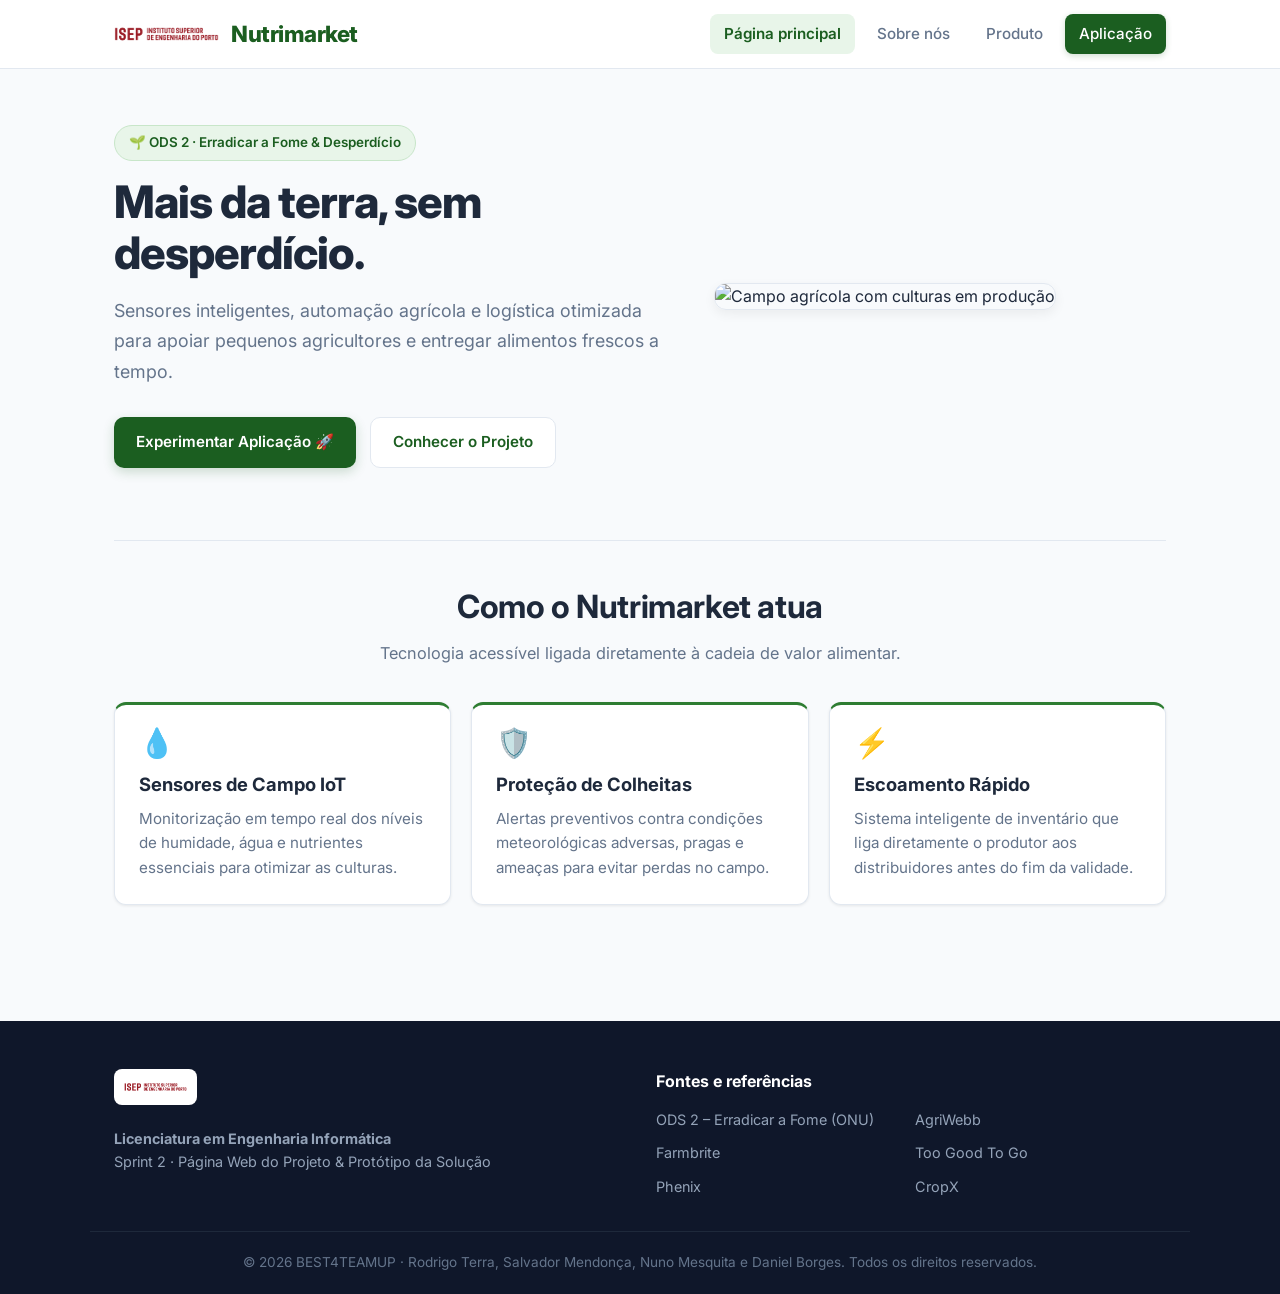
==== commit d36f1d2f: "Update index.html" ====
--- a/index.html
+++ b/index.html
@@ -25,7 +25,7 @@
               class="logo-isep"
               src="i3_logo_isep_2023.png"
               alt="Logótipo do ISEP-UTP"
-              height="38"
+              height="40"
             />
             <span class="brand-name">Nutrimarket</span>
           </div>
@@ -50,47 +50,65 @@
               desperdício.
             </h1>
             <p class="hero-subtitle">
-              Sensores inteligentes, automação agrícola e logística otimizada para apoiar pequenos agricultores e entregar alimentos frescos a tempo.
+              Sensores inteligentes, automação agrícola e logística otimizada para
+              apoiar pequenos agricultores e entregar alimentos frescos a tempo.
             </p>
             <div class="hero-actions">
-              <a class="btn-app primary-btn" href="prototipo.html">Experimentar Aplicação 🚀</a>
-              <a class="btn-app secondary-btn" href="about.html">Conhecer o Projeto</a>
+              <a class="btn-app primary-btn" href="prototipo.html">
+                Experimentar Aplicação 🚀
+              </a>
+              <a class="btn-app secondary-btn" href="about.html">
+                Conhecer o Projeto
+              </a>
             </div>
           </div>
+
           <div class="hero-image-container">
             <img
               id="img1"
               class="hero-image"
               src="https://www.rivieraproduce.com/wp-content/uploads/2021/12/BIFULCO-FARM-1-768x327.jpg"
-              alt="Campo agrícola inteligente"
+              alt="Campo agrícola com culturas em produção"
             />
           </div>
         </section>
 
-        <!-- Secção de Destaque de Funcionalidades (Grid Interativa) -->
+        <!-- Secção de Destaque de Funcionalidades -->
         <section class="features-overview">
           <div class="section-header-center">
             <h2>Como o Nutrimarket atua</h2>
-            <p>Tecnologia acessível ligada diretamente à cadeia de valor alimentar.</p>
+            <p>
+              Tecnologia acessível ligada diretamente à cadeia de valor
+              alimentar.
+            </p>
           </div>
 
           <div class="cards-grid cols-3">
             <article class="card feature-card">
               <div class="card-icon">💧</div>
               <h3>Sensores de Campo IoT</h3>
-              <p>Monitorização em tempo real dos níveis de humidade, água e nutrientes essenciais para otimizar as culturas.</p>
+              <p>
+                Monitorização em tempo real dos níveis de humidade, água e
+                nutrientes essenciais para otimizar as culturas.
+              </p>
             </article>
 
             <article class="card feature-card">
               <div class="card-icon">🛡️</div>
               <h3>Proteção de Colheitas</h3>
-              <p>Alertas preventivos contra condições meteorológicas adversas, pragas e ameaças para evitar perdas no campo.</p>
+              <p>
+                Alertas preventivos contra condições meteorológicas adversas,
+                pragas e ameaças para evitar perdas no campo.
+              </p>
             </article>
 
             <article class="card feature-card">
               <div class="card-icon">⚡</div>
               <h3>Escoamento Rápido</h3>
-              <p>Sistema inteligente de inventário que liga diretamente o produtor aos distribuidores antes do fim da validade.</p>
+              <p>
+                Sistema inteligente de inventário que liga diretamente o produtor
+                aos distribuidores antes do fim da validade.
+              </p>
             </article>
           </div>
         </section>
@@ -104,10 +122,11 @@
               class="logo-isep"
               src="i3_logo_isep_2023.png"
               alt="Logótipo do ISEP-UTP"
-              height="34"
+              height="36"
             />
             <p>
-              Licenciatura em Engenharia Informática<br />Sprint 2 · Página Web do Projeto &amp; Protótipo da Solução
+              <strong>Licenciatura em Engenharia Informática</strong><br />
+              Sprint 2 · Página Web do Projeto &amp; Protótipo da Solução
             </p>
           </div>
           <div class="footer-links">
@@ -123,7 +142,10 @@
           </div>
         </div>
         <div class="footer-bottom">
-          <p class="copy">&copy; 2026 BEST4TEAMUP · Rodrigo Terra, Salvador Mendonça, Nuno Mesquita e Daniel Borges. Todos os direitos reservados.</p>
+          <p class="copy">
+            &copy; 2026 BEST4TEAMUP · Rodrigo Terra, Salvador Mendonça, Nuno
+            Mesquita e Daniel Borges. Todos os direitos reservados.
+          </p>
         </div>
       </footer>
     </div>
--- a/styles.css
+++ b/styles.css
@@ -1,3 +1,6 @@
+/* =========================================
+   ESTILOS GLOBAIS (styles.css)
+   ========================================= */
 :root {
   --primary: #1b5e20;       /* Verde escuro agrícola */
   --primary-light: #2e7d32;
@@ -18,11 +21,27 @@
   padding: 0;
 }
 
+html {
+  scroll-behavior: smooth;
+}
+
 body {
   font-family: 'Inter', -apple-system, BlinkMacSystemFont, sans-serif;
   background-color: var(--bg-page);
   color: var(--text-main);
   line-height: 1.6;
+  min-height: 100vh;
+}
+
+#grad1 {
+  min-height: 100vh;
+  display: flex;
+  flex-direction: column;
+}
+
+.main-content {
+  flex: 1;
+  width: 100%;
 }
 
 .container {
@@ -31,9 +50,12 @@
   padding: 0 24px;
 }
 
-/* Cabeçalho e Navegação */
+/* =========================================
+   CABEÇALHO E NAVEGAÇÃO
+   ========================================= */
 .site-header {
-  background-color: var(--bg-card);
+  background-color: rgba(255, 255, 255, 0.95);
+  backdrop-filter: blur(8px);
   border-bottom: 1px solid var(--border-color);
   position: sticky;
   top: 0;
@@ -59,13 +81,14 @@
 
 .brand-name {
   font-size: 1.4rem;
-  font-weight: 700;
+  font-weight: 800;
   color: var(--primary);
   letter-spacing: -0.5px;
 }
 
 .navigation-bar {
   display: flex;
+  flex-wrap: wrap;
   gap: 8px;
   align-items: center;
 }
@@ -94,188 +117,18 @@
 .nav-link.btn-highlight {
   background-color: var(--primary);
   color: #ffffff;
+  box-shadow: 0 2px 6px rgba(27, 94, 32, 0.2);
 }
 
-.nav-link.btn-highlight:hover {
+.nav-link.btn-highlight:hover,
+.nav-link.btn-highlight.active {
   background-color: var(--primary-light);
+  color: #ffffff;
 }
 
-/* Hero Banner */
-.hero-banner {
-  background: linear-gradient(135deg, #1b5e20 0%, #2e7d32 100%);
-  color: #ffffff;
-  padding: 56px 0;
-  margin-bottom: 40px;
-}
-
-.badge {
-  display: inline-block;
-  background-color: rgba(255, 255, 255, 0.18);
-  padding: 4px 12px;
-  border-radius: 20px;
-  font-size: 0.8rem;
-  font-weight: 600;
-  margin-bottom: 12px;
-  letter-spacing: 0.5px;
-}
-
-.page-title {
-  font-size: 2.4rem;
-  font-weight: 700;
-  margin-bottom: 14px;
-  letter-spacing: -0.5px;
-}
-
-.hero-subtitle {
-  font-size: 1.15rem;
-  max-width: 750px;
-  color: #e8f5e9;
-}
-
-/* Secções e Grelhas */
-.block {
-  margin-bottom: 48px;
-}
-
-.section-heading {
-  font-size: 1.6rem;
-  color: var(--text-main);
-  margin-bottom: 16px;
-  font-weight: 700;
-}
-
-.section-intro {
-  color: var(--text-muted);
-  max-width: 800px;
-  margin-bottom: 24px;
-}
-
-.grid-2-cols {
-  display: grid;
-  grid-template-columns: repeat(auto-fit, minmax(320px, 1fr));
-  gap: 24px;
-  margin-bottom: 48px;
-}
-
-.card-section {
-  background: var(--bg-card);
-  padding: 28px;
-  border-radius: var(--radius);
-  border: 1px solid var(--border-color);
-  box-shadow: var(--shadow-sm);
-}
-
-.card-section h2 {
-  font-size: 1.3rem;
-  margin-bottom: 14px;
-  color: var(--primary);
-}
-
-.card-section p {
-  margin-bottom: 12px;
-  color: var(--text-main);
-}
-
-.highlight-border {
-  border-top: 4px solid var(--primary);
-}
-
-.styled-list {
-  padding-left: 20px;
-  color: var(--text-main);
-}
-
-.styled-list li {
-  margin-bottom: 8px;
-}
-
-/* Cartões */
-.cards-grid {
-  display: grid;
-  gap: 20px;
-}
-
-.cols-3 {
-  grid-template-columns: repeat(auto-fit, minmax(280px, 1fr));
-}
-
-.cols-4 {
-  grid-template-columns: repeat(auto-fit, minmax(210px, 1fr));
-}
-
-.card {
-  background: var(--bg-card);
-  padding: 24px;
-  border-radius: var(--radius);
-  border: 1px solid var(--border-color);
-  box-shadow: var(--shadow-sm);
-  transition: transform 0.2s ease, box-shadow 0.2s ease;
-}
-
-.card:hover {
-  transform: translateY(-4px);
-  box-shadow: var(--shadow-md);
-}
-
-.card-icon {
-  font-size: 1.8rem;
-  margin-bottom: 12px;
-}
-
-.card h3 {
-  font-size: 1.15rem;
-  margin-bottom: 8px;
-  color: var(--text-main);
-}
-
-.card p {
-  font-size: 0.95rem;
-  color: var(--text-muted);
-}
-
-.card a {
-  color: var(--primary);
-  font-weight: 600;
-  text-decoration: none;
-}
-
-.card a:hover {
-  text-decoration: underline;
-}
-
-/* Cartões da Equipa */
-.card.person {
-  text-align: center;
-  display: flex;
-  flex-direction: column;
-  align-items: center;
-}
-
-.avatar {
-  width: 56px;
-  height: 56px;
-  border-radius: 50%;
-  background: var(--accent);
-  color: var(--primary);
-  font-weight: 700;
-  font-size: 1.1rem;
-  display: flex;
-  align-items: center;
-  justify-content: center;
-  margin-bottom: 14px;
-  border: 2px solid var(--primary);
-}
-
-.student-id {
-  font-size: 0.85rem;
-  color: var(--text-muted);
-  background: var(--bg-page);
-  padding: 2px 10px;
-  border-radius: 12px;
-  margin-top: 4px;
-}
-
-/* Rodapé */
+/* =========================================
+   RODAPÉ GLOBAL
+   ========================================= */
 .site-footer {
   background-color: #0f172a;
   color: #cbd5e1;
@@ -289,6 +142,12 @@
   gap: 32px;
   padding-bottom: 32px;
   border-bottom: 1px solid #1e293b;
+}
+
+.site-footer .logo-isep {
+  background-color: #ffffff;
+  padding: 6px 10px;
+  border-radius: 8px;
 }
 
 .footer-info p {
@@ -323,7 +182,13 @@
 
 .footer-bottom {
   text-align: center;
-  padding: 20px;
+  padding: 20px 24px;
   font-size: 0.85rem;
   color: #64748b;
 }
+
+@media (max-width: 600px) {
+  .links {
+    grid-template-columns: 1fr;
+  }
+}
--- a/pages.css
+++ b/pages.css
@@ -1,10 +1,53 @@
-/* Estilos da Página Principal (Hero Section) */
+/* =========================================
+   1. HERO BANNER (Sobre nós / Produtos / Protótipo)
+   ========================================= */
+.hero-banner {
+  background: linear-gradient(135deg, var(--primary) 0%, var(--primary-light) 100%);
+  color: #ffffff;
+  padding: 56px 0;
+  margin-bottom: 40px;
+  border-bottom: 1px solid rgba(255, 255, 255, 0.12);
+}
+
+.hero-banner .badge {
+  display: inline-block;
+  background-color: rgba(255, 255, 255, 0.18);
+  color: #ffffff;
+  border: 1px solid rgba(255, 255, 255, 0.25);
+  padding: 5px 14px;
+  border-radius: 999px;
+  font-size: 0.82rem;
+  font-weight: 600;
+  margin-bottom: 14px;
+  letter-spacing: 0.4px;
+}
+
+.hero-banner .page-title {
+  font-size: 2.4rem;
+  font-weight: 800;
+  color: #ffffff;
+  line-height: 1.15;
+  margin-bottom: 14px;
+  letter-spacing: -0.6px;
+}
+
+.hero-banner .hero-subtitle {
+  font-size: 1.12rem;
+  max-width: 750px;
+  color: #e8f5e9;
+  line-height: 1.65;
+  margin-bottom: 0;
+}
+
+/* =========================================
+   2. HERO SECTION (Página Principal / index.html)
+   ========================================= */
 .hero-section {
   display: grid;
-  grid-template-columns: 1fr 1fr;
+  grid-template-columns: 1.1fr 0.9fr;
   gap: 48px;
   align-items: center;
-  padding: 60px 0;
+  padding: 56px 0 72px 0;
 }
 
 .hero-content {
@@ -13,16 +56,37 @@
   align-items: flex-start;
 }
 
-.hero-subtitle {
-  font-size: 1.15rem;
-  color: var(--text-muted);
-  margin-bottom: 28px;
+.hero-section .badge {
+  display: inline-block;
+  background-color: var(--accent);
+  color: var(--primary);
+  border: 1px solid #c8e6c9;
+  padding: 6px 14px;
+  border-radius: 999px;
+  font-size: 0.84rem;
+  font-weight: 600;
+  margin-bottom: 16px;
+}
+
+.hero-section .page-title {
+  font-size: 2.8rem;
+  font-weight: 800;
+  color: var(--text-main);
+  line-height: 1.15;
+  margin-bottom: 16px;
+  letter-spacing: -1px;
+}
+
+.hero-section .hero-subtitle {
+  font-size: 1.12rem;
+  color: var(--text-muted);
+  margin-bottom: 30px;
   line-height: 1.7;
 }
 
 .hero-actions {
   display: flex;
-  gap: 16px;
+  gap: 14px;
   flex-wrap: wrap;
 }
 
@@ -37,13 +101,20 @@
   box-shadow: var(--shadow-md);
   object-fit: cover;
   border: 1px solid var(--border-color);
-}
-
-/* Botões de Ação na Home */
+  transition: transform 0.3s ease, box-shadow 0.3s ease;
+}
+
+.hero-image:hover {
+  transform: translateY(-3px) scale(1.01);
+}
+
+/* Botões de Ação */
 .btn-app {
-  display: inline-block;
-  padding: 12px 24px;
-  border-radius: 8px;
+  display: inline-flex;
+  align-items: center;
+  justify-content: center;
+  padding: 12px 22px;
+  border-radius: 10px;
   font-weight: 600;
   text-decoration: none;
   transition: all 0.2s ease;
@@ -53,6 +124,7 @@
 .primary-btn {
   background-color: var(--primary);
   color: #ffffff;
+  box-shadow: 0 4px 12px rgba(27, 94, 32, 0.2);
 }
 
 .primary-btn:hover {
@@ -61,21 +133,406 @@
 }
 
 .secondary-btn {
+  background-color: var(--bg-card);
+  color: var(--primary);
+  border: 1px solid var(--border-color);
+}
+
+.secondary-btn:hover {
   background-color: var(--accent);
-  color: var(--primary);
-  border: 1px solid var(--border-color);
-}
-
-.secondary-btn:hover {
-  background-color: #d8ebd9;
+  border-color: #c8e6c9;
   transform: translateY(-2px);
 }
 
-/* Responsividade para telemóveis */
+/* =========================================
+   3. SECÇÕES, GRELHAS E CARTÕES
+   ========================================= */
+.features-overview {
+  padding: 40px 0 56px 0;
+  border-top: 1px solid var(--border-color);
+}
+
+.section-header-center {
+  text-align: center;
+  max-width: 620px;
+  margin: 0 auto 36px auto;
+}
+
+.section-header-center h2 {
+  font-size: 2rem;
+  color: var(--text-main);
+  margin-bottom: 8px;
+  font-weight: 700;
+  letter-spacing: -0.4px;
+}
+
+.section-header-center p {
+  color: var(--text-muted);
+  font-size: 1.02rem;
+}
+
+.block {
+  margin-bottom: 48px;
+}
+
+.section-heading {
+  font-size: 1.6rem;
+  color: var(--text-main);
+  margin-bottom: 14px;
+  font-weight: 700;
+  letter-spacing: -0.3px;
+}
+
+.section-intro {
+  color: var(--text-muted);
+  max-width: 820px;
+  margin-bottom: 24px;
+  font-size: 1rem;
+}
+
+.grid-2-cols {
+  display: grid;
+  grid-template-columns: repeat(auto-fit, minmax(300px, 1fr));
+  gap: 24px;
+  margin-bottom: 48px;
+}
+
+.card-section {
+  background: var(--bg-card);
+  padding: 28px;
+  border-radius: var(--radius);
+  border: 1px solid var(--border-color);
+  box-shadow: var(--shadow-sm);
+}
+
+.card-section h2 {
+  font-size: 1.3rem;
+  margin-bottom: 14px;
+  color: var(--primary);
+}
+
+.card-section p {
+  margin-bottom: 12px;
+  color: var(--text-main);
+}
+
+.card-section p:last-child {
+  margin-bottom: 0;
+}
+
+.highlight-border {
+  border-top: 4px solid var(--primary);
+}
+
+.styled-list {
+  padding-left: 20px;
+  color: var(--text-main);
+}
+
+.styled-list li {
+  margin-bottom: 8px;
+}
+
+.styled-list li:last-child {
+  margin-bottom: 0;
+}
+
+/* Grelhas de Cartões */
+.cards-grid {
+  display: grid;
+  gap: 20px;
+}
+
+.cols-2 {
+  grid-template-columns: repeat(auto-fit, minmax(300px, 1fr));
+}
+
+.cols-3 {
+  grid-template-columns: repeat(auto-fit, minmax(280px, 1fr));
+}
+
+.cols-4 {
+  grid-template-columns: repeat(auto-fit, minmax(210px, 1fr));
+}
+
+.card {
+  background: var(--bg-card);
+  padding: 24px;
+  border-radius: var(--radius);
+  border: 1px solid var(--border-color);
+  box-shadow: var(--shadow-sm);
+  transition: transform 0.2s ease, box-shadow 0.2s ease, border-color 0.2s ease;
+}
+
+.card:hover {
+  transform: translateY(-4px);
+  box-shadow: var(--shadow-md);
+  border-color: #cbd5e1;
+}
+
+.feature-card {
+  border-top: 3px solid var(--primary-light);
+}
+
+.card-icon {
+  font-size: 1.8rem;
+  margin-bottom: 12px;
+  line-height: 1;
+}
+
+.card h3 {
+  font-size: 1.15rem;
+  margin-bottom: 8px;
+  color: var(--text-main);
+}
+
+.card p {
+  font-size: 0.95rem;
+  color: var(--text-muted);
+}
+
+.card a {
+  color: var(--primary);
+  font-weight: 600;
+  text-decoration: none;
+}
+
+.card a:hover {
+  text-decoration: underline;
+}
+
+/* Cartões da Equipa */
+.card.person {
+  text-align: center;
+  display: flex;
+  flex-direction: column;
+  align-items: center;
+}
+
+.avatar {
+  width: 56px;
+  height: 56px;
+  border-radius: 50%;
+  background: var(--accent);
+  color: var(--primary);
+  font-weight: 700;
+  font-size: 1.1rem;
+  display: flex;
+  align-items: center;
+  justify-content: center;
+  margin-bottom: 14px;
+  border: 2px solid var(--primary);
+}
+
+.student-id {
+  font-size: 0.85rem;
+  color: var(--text-muted);
+  background: var(--bg-page);
+  padding: 3px 12px;
+  border-radius: 999px;
+  margin-top: 6px;
+  border: 1px solid var(--border-color);
+}
+
+/* =========================================
+   4. PÁGINA DE PRODUTOS E MAQUETE
+   ========================================= */
+.audience-tags {
+  display: flex;
+  flex-wrap: wrap;
+  gap: 8px;
+  margin-top: 16px;
+}
+
+.mini-tag {
+  background-color: var(--accent);
+  color: var(--primary);
+  font-size: 0.82rem;
+  font-weight: 600;
+  padding: 5px 12px;
+  border-radius: 999px;
+}
+
+.prototype-header {
+  display: flex;
+  justify-content: space-between;
+  align-items: center;
+  flex-wrap: wrap;
+  gap: 16px;
+  margin-bottom: 20px;
+}
+
+.prototype-header .section-heading,
+.prototype-header .section-intro {
+  margin-bottom: 4px;
+}
+
+/* Maquete do Painel */
+.mockup {
+  background: var(--bg-card);
+  border: 1px solid var(--border-color);
+  border-radius: var(--radius);
+  box-shadow: var(--shadow-md);
+  overflow: hidden;
+}
+
+.mock-bar {
+  display: flex;
+  align-items: center;
+  gap: 12px;
+  padding: 14px 20px;
+  background-color: #f1f5f9;
+  border-bottom: 1px solid var(--border-color);
+  color: var(--text-main);
+  font-size: 0.95rem;
+}
+
+.mock-dots {
+  display: inline-flex;
+  gap: 6px;
+}
+
+.mock-dots i {
+  width: 10px;
+  height: 10px;
+  border-radius: 50%;
+  background-color: #cbd5e1;
+  display: block;
+}
+
+.mock-dots i:nth-child(1) {
+  background-color: #ef4444;
+}
+
+.mock-dots i:nth-child(2) {
+  background-color: #f59e0b;
+}
+
+.mock-dots i:nth-child(3) {
+  background-color: #22c55e;
+}
+
+.mock-grid {
+  display: grid;
+  grid-template-columns: repeat(auto-fit, minmax(200px, 1fr));
+  gap: 16px;
+  padding: 20px;
+}
+
+.mock-tile {
+  background-color: var(--bg-page);
+  border: 1px solid var(--border-color);
+  border-radius: 10px;
+  padding: 16px;
+  display: flex;
+  flex-direction: column;
+  gap: 6px;
+}
+
+.mock-tile small {
+  color: var(--text-muted);
+  font-size: 0.82rem;
+}
+
+.mock-tile strong {
+  font-size: 1.1rem;
+  color: var(--text-main);
+}
+
+.meter {
+  width: 100%;
+  height: 8px;
+  background-color: #e2e8f0;
+  border-radius: 999px;
+  overflow: hidden;
+  margin-top: 6px;
+}
+
+.meter i {
+  display: block;
+  height: 100%;
+  background-color: var(--primary-light);
+  border-radius: 999px;
+  transition: width 0.3s ease;
+}
+
+.meter.warn i {
+  background-color: #d97706;
+}
+
+/* Tabela da Maquete */
+.mock-table-wrap {
+  padding: 0 20px 20px 20px;
+  overflow-x: auto;
+}
+
+.mock-table {
+  width: 100%;
+  border-collapse: collapse;
+  font-size: 0.92rem;
+}
+
+.mock-table th,
+.mock-table td {
+  padding: 12px 14px;
+  text-align: left;
+  border-bottom: 1px solid var(--border-color);
+}
+
+.mock-table th {
+  background-color: var(--bg-page);
+  color: var(--text-muted);
+  font-weight: 600;
+  font-size: 0.85rem;
+}
+
+.mock-table tbody tr:hover {
+  background-color: #f8fafc;
+}
+
+.status-badge {
+  display: inline-block;
+  padding: 4px 10px;
+  border-radius: 999px;
+  font-size: 0.8rem;
+  font-weight: 600;
+}
+
+.status-badge.ok {
+  background-color: var(--accent);
+  color: var(--primary);
+}
+
+.status-badge.urgent {
+  background-color: #fef2f2;
+  color: #b91c1c;
+}
+
+.status-badge.reserved {
+  background-color: #eff6ff;
+  color: #1d4ed8;
+}
+
+/* =========================================
+   5. RESPONSIVIDADE
+   ========================================= */
 @media (max-width: 768px) {
   .hero-section {
     grid-template-columns: 1fr;
     gap: 32px;
-    padding: 30px 0;
+    padding: 32px 0 48px 0;
   }
-}
+
+  .hero-section .page-title,
+  .hero-banner .page-title {
+    font-size: 2.1rem;
+  }
+
+  .hero-banner {
+    padding: 40px 0;
+  }
+
+  .prototype-header {
+    align-items: flex-start;
+  }
+}
